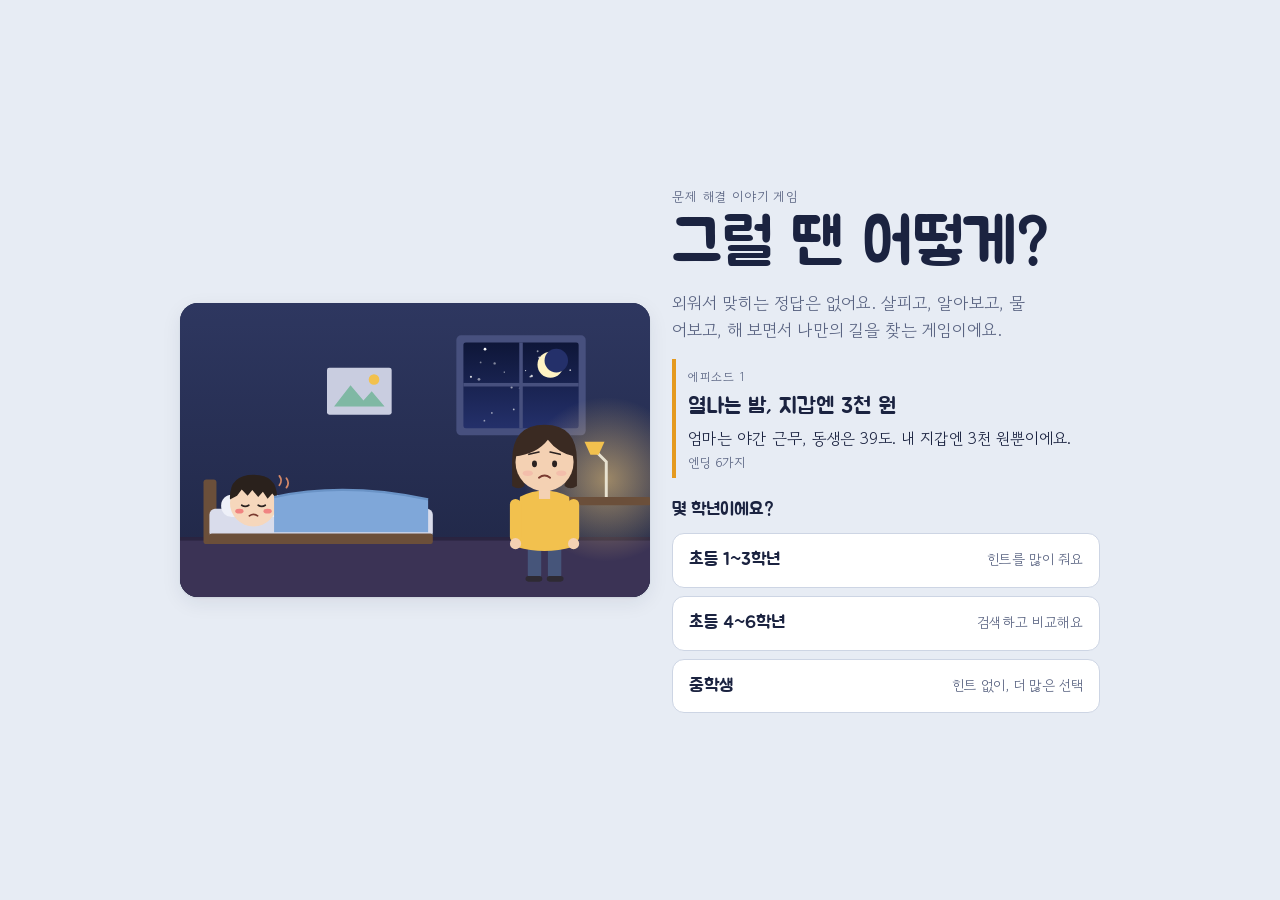
==== index.html @ 5bf5b06a "Add problem-solving story game prototype: episode 1 (fever night) Web visual-novel engine with resou" ====
<!doctype html>
<html lang="ko">
<head>
<meta charset="utf-8">
<meta name="viewport" content="width=device-width, initial-scale=1, viewport-fit=cover">
<title>그럴 땐 어떻게</title>
<meta name="claude:viewport-fit-sides" content="cover">
<link rel="preconnect" href="https://fonts.googleapis.com">
<link rel="stylesheet" href="https://fonts.googleapis.com/css2?family=Jua&family=Gowun+Dodum&display=swap">
<link rel="stylesheet" href="css/style.css">
</head>
<body>
<div id="app">
  <header class="hud">
    <div class="hud-top">
      <ol id="steps" class="steps" aria-label="문제 해결 단계"></ol>
      <div class="hud-btns">
        <button type="button" id="cards-btn" class="pill">알게 된 것 <b id="cards-count">0</b></button>
        <button type="button" id="home-btn" class="pill ghost" aria-label="처음 화면으로">처음</button>
      </div>
    </div>
    <dl class="gauges">
      <div class="g"><dt>시각</dt><dd id="g-clock" class="num">22:00</dd></div>
      <div class="g"><dt>가진 돈</dt><dd id="g-money" class="num">3,000원</dd></div>
      <div class="g bar"><dt>도윤이 컨디션</dt><dd><span id="g-cond" class="meter good" role="meter" aria-valuemin="0" aria-valuemax="100" aria-valuenow="55"></span></dd></div>
      <div class="g bar"><dt>내 마음 (걱정)</dt><dd><span id="g-worry" class="meter worry" role="meter" aria-valuemin="0" aria-valuemax="100" aria-valuenow="50"></span></dd></div>
    </dl>
  </header>

  <main class="play">
    <section id="stage" aria-live="off">
      <div id="stage-art"></div>
      <div id="phone" hidden>
        <div class="phone-bar"><span id="phone-title"></span></div>
        <div id="phone-log"></div>
      </div>
      <span id="age-chip" class="age-chip"></span>
    </section>

    <section id="dialog" aria-live="polite">
      <div id="speaker" class="speaker"></div>
      <p id="line"></p>
      <button type="button" id="next" class="next" aria-label="다음 대사">다음 ▾</button>
    </section>

    <p id="hint" class="hint" hidden></p>
    <div id="choices" class="choices" hidden></div>
  </main>
</div>

<!-- 처음 화면 -->
<section id="title" class="overlay title" aria-labelledby="game-name">
  <div class="title-card">
    <div id="title-art" class="title-art"></div>
    <div class="title-body">
      <p class="eyebrow">문제 해결 이야기 게임</p>
      <h1 id="game-name">그럴 땐 어떻게?</h1>
      <p class="lede">외워서 맞히는 정답은 없어요. 살피고, 알아보고, 물어보고, 해 보면서 나만의 길을 찾는 게임이에요.</p>
      <div class="episode">
        <span class="ep-no">에피소드 1</span>
        <h2 id="ep-title"></h2>
        <p id="ep-blurb"></p>
        <p id="title-count" class="count"></p>
      </div>
      <p class="pick">몇 학년이에요?</p>
      <div class="ages">
        <button type="button" id="age-low" data-age="low"><b>초등 1~3학년</b><span>힌트를 많이 줘요</span></button>
        <button type="button" id="age-mid" data-age="mid"><b>초등 4~6학년</b><span>검색하고 비교해요</span></button>
        <button type="button" id="age-teen" data-age="teen"><b>중학생</b><span>힌트 없이, 더 많은 선택</span></button>
      </div>
    </div>
  </div>
</section>

<!-- 알게 된 것 -->
<section id="cards" class="overlay drawer" hidden aria-labelledby="cards-h">
  <div class="sheet">
    <div class="sheet-head">
      <h2 id="cards-h">알게 된 것</h2>
      <button type="button" id="cards-close" class="pill ghost">닫기</button>
    </div>
    <ul id="cards-list" class="card-list"></ul>
  </div>
</section>

<!-- 엔딩과 돌아보기 -->
<section id="ending" class="overlay ending" hidden aria-labelledby="end-title">
  <div class="sheet wide">
    <p class="eyebrow">엔딩 · 돌아보기</p>
    <h2 id="end-title"></h2>
    <p id="end-summary" class="summary"></p>
    <p id="end-stats" class="stats num"></p>
    <h3>이번에 쓴 힘</h3>
    <ul id="end-powers" class="powers"></ul>
    <div id="end-missed-wrap"><h3>이런 방법도 있었어요</h3><ul id="end-missed" class="missed"></ul></div>
    <h3>같이 이야기해 봐요</h3>
    <p class="talk-note">정답은 없어요. 부모님, 선생님, 친구와 생각을 나눠 보세요.</p>
    <ul id="end-q" class="questions"></ul>
    <p id="end-count" class="count"></p>
    <div class="end-btns">
      <button type="button" id="end-retry" class="primary">다른 길로 다시 해 보기</button>
      <button type="button" id="end-home" class="pill ghost">처음 화면</button>
    </div>
  </div>
</section>

<div id="toast" class="toast" role="status" hidden></div>

<script src="js/art.js"></script>
<script src="scenarios/fever-night.js"></script>
<script src="js/engine.js"></script>
</body>
</html>
---- css/style.css ----
/* 레이아웃: 위 HUD(단계·게이지) → 무대(그림) → 대사창 → 선택지. 한 줄로 쌓이는 구조라 휴대폰에서도 그대로.
   색: 밤 하늘 남색 잉크 + 스탠드 불빛 호박색. 알아보기=청록, 해보기=호박색. */
:root {
  --bg: #E7ECF4;
  --panel: #FFFFFF;
  --panel-2: #F3F5FA;
  --ink: #1B2340;
  --muted: #5A6482;
  --line: #CDD5E4;
  --lamp: #E59A1F;
  --lamp-soft: #FCEBCB;
  --explore: #0E8478;
  --explore-soft: #D6F0EC;
  --good: #2F9E5B;
  --warn: #D9822B;
  --bad: #D24B4B;
  --stage: #1F2645;
  --shadow: 0 1px 2px rgb(27 35 64 / .08), 0 6px 20px rgb(27 35 64 / .08);
  --display: 'Jua', 'Gowun Dodum', 'Apple SD Gothic Neo', 'Malgun Gothic', sans-serif;
  --body: 'Gowun Dodum', 'Apple SD Gothic Neo', 'Malgun Gothic', 'Noto Sans KR', sans-serif;
}
@media (prefers-color-scheme: dark) {
  :root:not([data-theme="light"]) {
    --bg: #0F1326; --panel: #1A2038; --panel-2: #222A47; --ink: #E9EDF7; --muted: #A2ABC6; --line: #333C5E;
    --lamp: #F5B54A; --lamp-soft: #3A3020; --explore: #3CC2B1; --explore-soft: #173A3A;
    --good: #4CC27D; --warn: #F0A24E; --bad: #F07070; --stage: #141A33;
    --shadow: 0 1px 2px rgb(0 0 0 / .3), 0 6px 20px rgb(0 0 0 / .3); color-scheme: dark;
  }
}
:root[data-theme="dark"] {
  --bg: #0F1326; --panel: #1A2038; --panel-2: #222A47; --ink: #E9EDF7; --muted: #A2ABC6; --line: #333C5E;
  --lamp: #F5B54A; --lamp-soft: #3A3020; --explore: #3CC2B1; --explore-soft: #173A3A;
  --good: #4CC27D; --warn: #F0A24E; --bad: #F07070; --stage: #141A33;
  --shadow: 0 1px 2px rgb(0 0 0 / .3), 0 6px 20px rgb(0 0 0 / .3); color-scheme: dark;
}

* { box-sizing: border-box; }
[hidden] { display: none !important; }
html, body { height: 100%; }
body { margin: 0; background: var(--bg); color: var(--ink); font-family: var(--body); font-size: 16px; line-height: 1.6; -webkit-tap-highlight-color: transparent; }
button { font: inherit; color: inherit; cursor: pointer; }
button:focus-visible { outline: 3px solid var(--lamp); outline-offset: 2px; }
.num { font-variant-numeric: tabular-nums; }
h1, h2, h3 { font-family: var(--display); font-weight: 400; text-wrap: balance; margin: 0; }

#app {
  max-width: 920px; margin: 0 auto; min-height: 100%;
  display: flex; flex-direction: column; gap: 10px;
  padding-block: 10px 18px;
  padding-left: max(16px, env(safe-area-inset-left, 0px));
  padding-right: max(16px, env(safe-area-inset-right, 0px));
}

/* HUD */
.hud { display: flex; flex-direction: column; gap: 8px; }
.hud-top { display: flex; align-items: center; justify-content: space-between; gap: 8px; flex-wrap: wrap; }
.steps { list-style: none; display: flex; gap: 4px; margin: 0; padding: 0; flex-wrap: wrap; }
.steps li { font-size: 13px; padding: 3px 10px; border-radius: 999px; color: var(--muted); background: var(--panel-2); border: 1px solid var(--line); letter-spacing: .02em; }
.steps li.past { color: var(--ink); }
.steps li.on { background: var(--ink); color: var(--bg); border-color: var(--ink); font-family: var(--display); }
.hud-btns { display: flex; gap: 6px; }
.pill { border: 1px solid var(--line); background: var(--panel); border-radius: 999px; padding: 5px 12px; font-size: 14px; }
.pill b { display: inline-grid; place-items: center; min-width: 22px; height: 22px; margin-left: 4px; border-radius: 999px; background: var(--lamp); color: #1B2340; font-size: 13px; }
.pill.ghost { background: transparent; }
.gauges { display: grid; grid-template-columns: auto auto 1fr 1fr; gap: 6px 14px; margin: 0; align-items: center; background: var(--panel); border: 1px solid var(--line); border-radius: 12px; padding: 8px 14px; }
.g { display: flex; flex-direction: column; min-width: 0; }
.g dt { font-size: 12px; color: var(--muted); letter-spacing: .03em; }
.g dd { margin: 0; font-family: var(--display); font-size: 18px; line-height: 1.3; }
.meter { --v: 50%; display: block; height: 10px; margin-top: 6px; border-radius: 999px; background: var(--panel-2); border: 1px solid var(--line); position: relative; overflow: hidden; }
.meter::after { content: ""; position: absolute; inset: 0 auto 0 0; width: var(--v); border-radius: inherit; background: var(--good); transition: width .5s ease, background .3s; }
.meter.good[data-level="mid"]::after { background: var(--warn); }
.meter.good[data-level="low"]::after { background: var(--bad); }
.meter.worry::after { background: var(--explore); }
.meter.worry[data-level="high"]::after { background: var(--warn); }

/* 무대 */
.play { display: flex; flex-direction: column; gap: 10px; }
#stage { position: relative; width: 100%; aspect-ratio: 16 / 10; max-height: 52vh; background: var(--stage); border-radius: 16px; overflow: hidden; box-shadow: var(--shadow); }
#stage-art, #stage-art svg { width: 100%; height: 100%; display: block; }
.age-chip { position: absolute; left: 10px; top: 10px; font-size: 12px; padding: 2px 8px; border-radius: 999px; background: rgb(0 0 0 / .45); color: #fff; }
#phone { position: absolute; right: 4%; top: 6%; bottom: 6%; width: min(40%, 260px); background: #11162B; border: 6px solid #2B3354; border-radius: 22px; display: flex; flex-direction: column; overflow: hidden; color: #E9EDF7; box-shadow: 0 10px 30px rgb(0 0 0 / .4); }
.phone-bar { padding: 8px 12px; font-family: var(--display); font-size: 15px; background: #1E2647; display: flex; align-items: center; gap: 6px; }
#phone[data-app="call"] .phone-bar::before { content: "📞"; }
#phone[data-app="ai"] .phone-bar::before { content: "✨"; }
#phone[data-app="search"] .phone-bar::before { content: "🔍"; }
#phone-log { flex: 1; overflow-y: auto; padding: 8px; display: flex; flex-direction: column; gap: 6px; font-size: clamp(11px, 1.6vw, 14px); line-height: 1.45; }
.bubble { max-width: 88%; padding: 6px 9px; border-radius: 12px; }
.bubble.theirs { align-self: flex-start; background: #2B3560; border-bottom-left-radius: 4px; }
.bubble.mine { align-self: flex-end; background: #F5B54A; color: #1B2340; border-bottom-right-radius: 4px; }

/* 대사창 */
#dialog { position: relative; background: var(--panel); border: 1px solid var(--line); border-radius: 16px; padding: 14px 16px 12px; min-height: 108px; box-shadow: var(--shadow); cursor: pointer; }
.speaker { display: inline-block; font-family: var(--display); font-size: 16px; padding: 1px 12px; border-radius: 999px; background: var(--lamp-soft); color: var(--ink); margin-bottom: 6px; }
.speaker[hidden] { display: none !important; }
#dialog[data-who="narr"] #line { color: var(--muted); }
#dialog[data-who="ai"] .speaker { background: var(--explore-soft); }
#line { margin: 0; font-size: 18px; line-height: 1.65; min-height: 3.3em; max-width: 62ch; }
.next { position: absolute; right: 10px; bottom: 8px; border: 0; background: transparent; color: var(--muted); font-size: 14px; padding: 4px 8px; }
@media (prefers-reduced-motion: no-preference) { .next { animation: bob 1.2s ease-in-out infinite; } }
@keyframes bob { 50% { transform: translateY(3px); } }

/* 선택지 */
.hint { margin: 0; font-size: 15px; color: var(--muted); padding: 0 4px; }
.choices { display: grid; grid-template-columns: 1fr 1fr; gap: 8px; }
.choice { display: flex; align-items: center; gap: 10px; text-align: left; padding: 12px 14px; min-height: 52px; border-radius: 12px; border: 1.5px solid var(--line); background: var(--panel); font-size: 16px; line-height: 1.4; transition: transform .12s, border-color .12s; }
.choice .txt { min-width: 0; }
.choice .tag { flex: none; font-family: var(--display); font-size: 12px; padding: 2px 8px; border-radius: 6px; letter-spacing: .02em; }
.choice.explore .tag { background: var(--explore-soft); color: var(--explore); }
.choice.act .tag { background: var(--lamp-soft); color: var(--ink); }
.choice.explore:hover { border-color: var(--explore); }
.choice.act:hover, .choice.cont:hover { border-color: var(--lamp); }
.choice.cont { justify-content: center; grid-column: 1 / -1; font-family: var(--display); font-size: 18px; background: var(--ink); color: var(--bg); border-color: var(--ink); }
.choice.locked { border-style: dashed; background: transparent; color: var(--muted); cursor: not-allowed; }
.choice.locked .tag { background: var(--panel-2); color: var(--muted); }
.choice.locked .tag::before { content: "🔒 "; }
@media (prefers-reduced-motion: no-preference) { .choice:not(.locked):active { transform: scale(.98); } }

/* 오버레이 공통 */
.overlay { position: fixed; inset: 0; z-index: 20; overflow-y: auto; padding-block: max(16px, env(safe-area-inset-top, 0px)) max(16px, env(safe-area-inset-bottom, 0px)); padding-left: max(16px, env(safe-area-inset-left, 0px)); padding-right: max(16px, env(safe-area-inset-right, 0px)); }
.sheet { max-width: 560px; margin: 0 auto; background: var(--panel); border: 1px solid var(--line); border-radius: 18px; padding: 20px; box-shadow: var(--shadow); }
.sheet.wide { max-width: 680px; }
.sheet h2 { font-size: 28px; }
.sheet h3 { font-size: 18px; margin-top: 18px; margin-bottom: 8px; }
.eyebrow { margin: 0 0 4px; font-size: 13px; color: var(--muted); letter-spacing: .06em; }

/* 처음 화면 */
.title { background: var(--bg); }
.title-card { max-width: 920px; margin: 0 auto; display: grid; grid-template-columns: 1.1fr 1fr; gap: 22px; align-items: center; min-height: 100%; }
.title-art { border-radius: 18px; overflow: hidden; aspect-ratio: 16 / 10; background: var(--stage); box-shadow: var(--shadow); }
.title-art svg { width: 100%; height: 100%; display: block; }
.title-body { min-width: 0; }
.title h1 { font-size: clamp(40px, 7vw, 64px); line-height: 1.05; letter-spacing: -.01em; }
.lede { font-size: 17px; color: var(--muted); max-width: 40ch; margin: 10px 0 16px; }
.episode { border-left: 4px solid var(--lamp); padding: 4px 0 4px 12px; margin-bottom: 18px; }
.episode h2 { font-size: 22px; }
.episode p { margin: 2px 0 0; }
.ep-no { font-size: 12px; color: var(--muted); letter-spacing: .06em; }
.count { font-size: 13px; color: var(--muted); }
.pick { font-family: var(--display); font-size: 18px; margin: 0 0 8px; }
.ages { display: grid; gap: 8px; }
.ages button { display: flex; justify-content: space-between; align-items: baseline; gap: 10px; text-align: left; padding: 12px 16px; border-radius: 12px; border: 1.5px solid var(--line); background: var(--panel); }
.ages button:hover { border-color: var(--lamp); }
.ages b { font-family: var(--display); font-weight: 400; font-size: 18px; }
.ages span { font-size: 14px; color: var(--muted); }

/* 카드 서랍 */
.drawer { background: rgb(10 14 30 / .55); display: flex; align-items: flex-end; }
.drawer .sheet { width: 100%; max-height: 80vh; overflow-y: auto; }
.sheet-head { display: flex; justify-content: space-between; align-items: center; margin-bottom: 10px; }
.card-list { list-style: none; margin: 0; padding: 0; display: grid; gap: 8px; }
.card-list li { display: grid; gap: 2px; padding: 10px 12px; border-radius: 10px; background: var(--panel-2); border: 1px solid var(--line); }
.card-list b { font-family: var(--display); font-weight: 400; font-size: 17px; }
.card-list span { font-size: 15px; color: var(--muted); }

/* 엔딩 */
.ending { background: var(--bg); }
.summary { font-size: 17px; margin: 8px 0 4px; }
.stats { font-size: 13px; color: var(--muted); margin: 0; }
.powers { list-style: none; margin: 0; padding: 0; display: grid; grid-template-columns: repeat(auto-fit, minmax(112px, 1fr)); gap: 8px; }
.powers li { display: grid; gap: 2px; padding: 10px 12px; border-radius: 12px; border: 1.5px dashed var(--line); color: var(--muted); }
.powers li b { font-family: var(--display); font-weight: 400; font-size: 16px; }
.powers li span { font-size: 13px; }
.powers li.on { border-style: solid; border-color: var(--lamp); background: var(--lamp-soft); color: var(--ink); }
.powers li.on b::before { content: "★ "; color: var(--lamp); }
.missed, .questions { margin: 0; padding-left: 20px; display: grid; gap: 4px; }
.missed li::marker { content: "→ "; color: var(--explore); }
.talk-note { margin: 0 0 6px; font-size: 14px; color: var(--muted); }
.questions li { font-size: 16px; }
.end-btns { display: flex; gap: 8px; flex-wrap: wrap; margin-top: 18px; }
.primary { border: 0; border-radius: 12px; padding: 12px 18px; background: var(--ink); color: var(--bg); font-family: var(--display); font-size: 17px; }

/* 알림 */
.toast { position: fixed; left: 50%; bottom: calc(16px + env(safe-area-inset-bottom, 0px)); transform: translateX(-50%); z-index: 30; max-width: calc(100% - 32px); padding: 10px 16px; border-radius: 12px; background: var(--ink); color: var(--bg); font-size: 15px; box-shadow: var(--shadow); }
@media (prefers-reduced-motion: no-preference) {
  .toast.show { animation: pop .3s ease-out; }
  @keyframes pop { from { opacity: 0; transform: translate(-50%, 8px); } }
}

/* 휴대폰 */
@media (max-width: 640px) {
  .gauges { grid-template-columns: 1fr 1fr; }
  .choices { grid-template-columns: 1fr; }
  .title-card { grid-template-columns: 1fr; gap: 14px; }
  #line { font-size: 17px; }
  #phone { width: 52%; border-width: 4px; border-radius: 16px; }
  .steps li { font-size: 12px; padding: 2px 8px; }
}
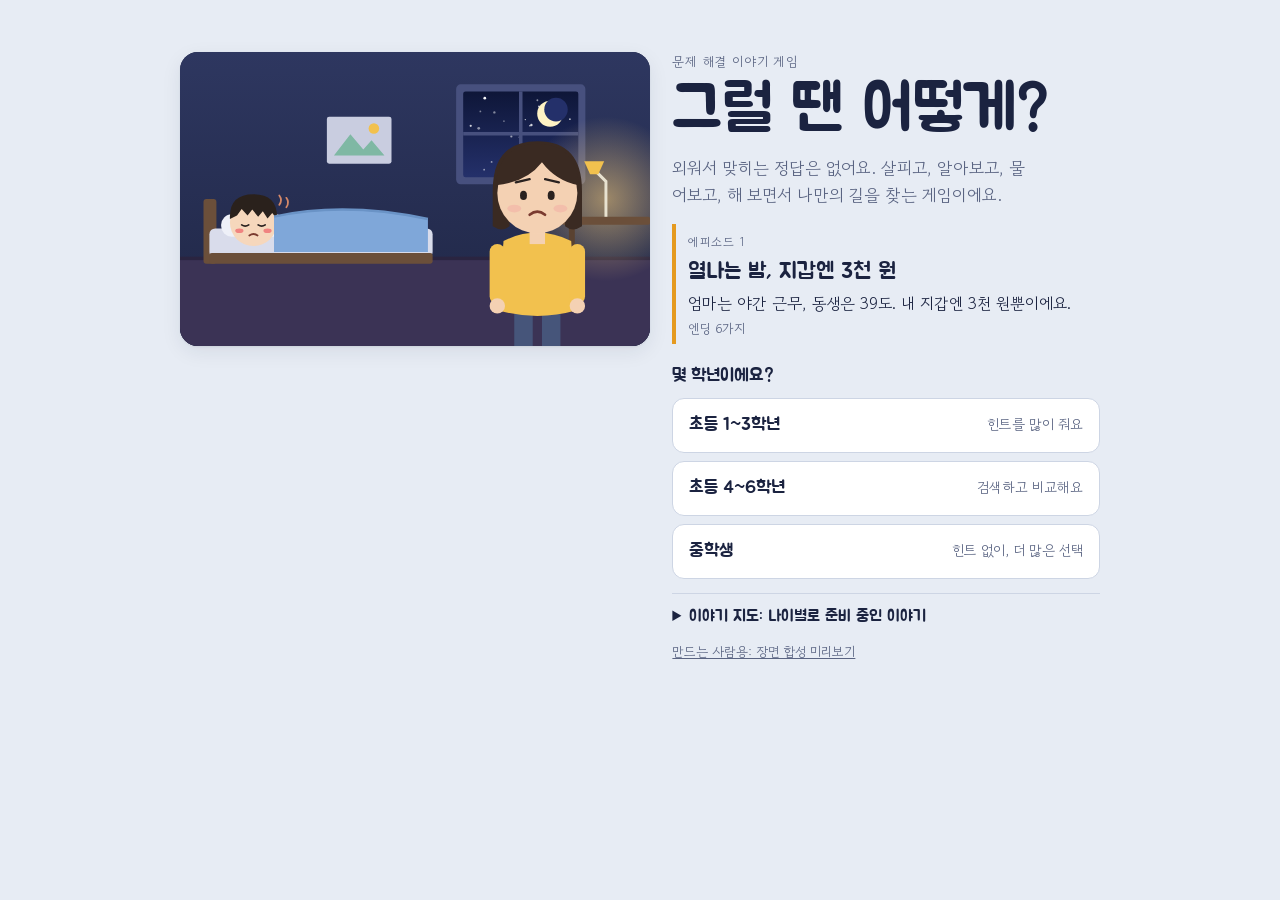
==== commit 1e9c9e30: "Switch to visual novel layer structure; add art pipeline and story map Stage now composites backgrou" ====
--- a/index.html
+++ b/index.html
@@ -28,20 +28,24 @@
   </header>
 
   <main class="play">
-    <section id="stage" aria-live="off">
-      <div id="stage-art"></div>
-      <div id="phone" hidden>
-        <div class="phone-bar"><span id="phone-title"></span></div>
-        <div id="phone-log"></div>
-      </div>
-      <span id="age-chip" class="age-chip"></span>
-    </section>
+    <div id="screen">
+      <section id="stage" aria-live="off">
+        <div id="layer-bg" class="layer"></div>
+        <div id="layer-chars" class="layer"></div>
+        <div id="layer-cg" class="layer"><img alt="이벤트 그림"></div>
+        <div id="phone" hidden>
+          <div class="phone-bar"><span id="phone-title"></span></div>
+          <div id="phone-log"></div>
+        </div>
+        <span id="age-chip" class="age-chip"></span>
+      </section>
 
-    <section id="dialog" aria-live="polite">
-      <div id="speaker" class="speaker"></div>
-      <p id="line"></p>
-      <button type="button" id="next" class="next" aria-label="다음 대사">다음 ▾</button>
-    </section>
+      <section id="dialog" aria-live="polite">
+        <div id="speaker" class="speaker"></div>
+        <p id="line"></p>
+        <button type="button" id="next" class="next" aria-label="다음 대사">▼</button>
+      </section>
+    </div>
 
     <p id="hint" class="hint" hidden></p>
     <div id="choices" class="choices" hidden></div>
@@ -51,7 +55,7 @@
 <!-- 처음 화면 -->
 <section id="title" class="overlay title" aria-labelledby="game-name">
   <div class="title-card">
-    <div id="title-art" class="title-art"></div>
+    <div id="title-art" class="title-art stage-like"></div>
     <div class="title-body">
       <p class="eyebrow">문제 해결 이야기 게임</p>
       <h1 id="game-name">그럴 땐 어떻게?</h1>
@@ -68,6 +72,11 @@
         <button type="button" id="age-mid" data-age="mid"><b>초등 4~6학년</b><span>검색하고 비교해요</span></button>
         <button type="button" id="age-teen" data-age="teen"><b>중학생</b><span>힌트 없이, 더 많은 선택</span></button>
       </div>
+      <details class="roadmap">
+        <summary>이야기 지도: 나이별로 준비 중인 이야기</summary>
+        <div id="roadmap"></div>
+      </details>
+      <p class="count maker"><a href="tools/compose.html">만드는 사람용: 장면 합성 미리보기</a></p>
     </div>
   </div>
 </section>
@@ -106,8 +115,10 @@
 
 <div id="toast" class="toast" role="status" hidden></div>
 
+<script src="assets/manifest.js"></script>
 <script src="js/art.js"></script>
 <script src="scenarios/fever-night.js"></script>
+<script src="scenarios/catalog.js"></script>
 <script src="js/engine.js"></script>
 </body>
 </html>
--- a/css/style.css
+++ b/css/style.css
@@ -73,31 +73,48 @@
 .meter.worry::after { background: var(--explore); }
 .meter.worry[data-level="high"]::after { background: var(--warn); }
 
-/* 무대 */
-.play { display: flex; flex-direction: column; gap: 10px; }
-#stage { position: relative; width: 100%; aspect-ratio: 16 / 10; max-height: 52vh; background: var(--stage); border-radius: 16px; overflow: hidden; box-shadow: var(--shadow); }
-#stage-art, #stage-art svg { width: 100%; height: 100%; display: block; }
+/* 무대: 비주얼 노벨 레이어 (배경 → 캐릭터 → CG → 휴대폰) */
+#screen { position: relative; }
+#stage { position: relative; width: 100%; aspect-ratio: 16 / 9; max-height: 64vh; background: var(--stage); border-radius: 16px; overflow: hidden; box-shadow: var(--shadow); }
+.layer { position: absolute; inset: 0; }
+#layer-bg img, .stage-like img.bg { position: absolute; inset: 0; width: 100%; height: 100%; object-fit: cover; opacity: 0; transition: opacity .45s ease; }
+#layer-bg img.in, .stage-like img.bg.in { opacity: 1; }
+.sprite { position: absolute; bottom: -6%; height: 100%; aspect-ratio: 200 / 360; transform: translateX(-50%) translateY(3%); opacity: 0; transition: opacity .3s ease, transform .3s ease, left .4s ease, filter .25s ease; pointer-events: none; }
+.sprite.in { opacity: 1; transform: translateX(-50%); }
+.sprite img { width: 100%; height: 100%; object-fit: contain; object-position: bottom center; display: block; max-width: none; }
+.sprite.dim { filter: brightness(.72) saturate(.85); }
+#layer-cg { opacity: 0; transition: opacity .6s ease; pointer-events: none; background: #000; }
+#layer-cg.in { opacity: 1; }
+#layer-cg img { width: 100%; height: 100%; object-fit: cover; }
+#stage.shake { animation: shake .4s ease; }
+@keyframes shake { 20% { transform: translateX(-6px); } 40% { transform: translateX(5px); } 60% { transform: translateX(-3px); } 80% { transform: translateX(2px); } }
 .age-chip { position: absolute; left: 10px; top: 10px; font-size: 12px; padding: 2px 8px; border-radius: 999px; background: rgb(0 0 0 / .45); color: #fff; }
-#phone { position: absolute; right: 4%; top: 6%; bottom: 6%; width: min(40%, 260px); background: #11162B; border: 6px solid #2B3354; border-radius: 22px; display: flex; flex-direction: column; overflow: hidden; color: #E9EDF7; box-shadow: 0 10px 30px rgb(0 0 0 / .4); }
+#phone { position: absolute; right: 4%; top: 5%; bottom: 5%; width: min(40%, 260px); background: #11162B; border: 6px solid #2B3354; border-radius: 22px; display: flex; flex-direction: column; overflow: hidden; color: #E9EDF7; box-shadow: 0 10px 30px rgb(0 0 0 / .4); }
 .phone-bar { padding: 8px 12px; font-family: var(--display); font-size: 15px; background: #1E2647; display: flex; align-items: center; gap: 6px; }
 #phone[data-app="call"] .phone-bar::before { content: "📞"; }
 #phone[data-app="ai"] .phone-bar::before { content: "✨"; }
 #phone[data-app="search"] .phone-bar::before { content: "🔍"; }
-#phone-log { flex: 1; overflow-y: auto; padding: 8px; display: flex; flex-direction: column; gap: 6px; font-size: clamp(11px, 1.6vw, 14px); line-height: 1.45; }
+#phone-log { flex: 1; overflow-y: auto; padding: 8px; display: flex; flex-direction: column; gap: 6px; font-size: clamp(11px, 1.5vw, 14px); line-height: 1.45; }
 .bubble { max-width: 88%; padding: 6px 9px; border-radius: 12px; }
 .bubble.theirs { align-self: flex-start; background: #2B3560; border-bottom-left-radius: 4px; }
 .bubble.mine { align-self: flex-end; background: #F5B54A; color: #1B2340; border-bottom-right-radius: 4px; }
 
-/* 대사창 */
-#dialog { position: relative; background: var(--panel); border: 1px solid var(--line); border-radius: 16px; padding: 14px 16px 12px; min-height: 108px; box-shadow: var(--shadow); cursor: pointer; }
-.speaker { display: inline-block; font-family: var(--display); font-size: 16px; padding: 1px 12px; border-radius: 999px; background: var(--lamp-soft); color: var(--ink); margin-bottom: 6px; }
+/* 대사창: 넓은 화면에서는 그림 위에 겹치는 노벨 게임 방식, 휴대폰에서는 그림 아래 */
+#dialog { position: relative; background: var(--panel); border: 1px solid var(--line); border-radius: 16px; padding: 18px 18px 14px; min-height: 108px; box-shadow: var(--shadow); cursor: pointer; margin-top: 10px; }
+.speaker { position: absolute; top: -14px; left: 14px; font-family: var(--display); font-size: 16px; padding: 2px 14px; border-radius: 8px; background: var(--ink); color: var(--bg); }
 .speaker[hidden] { display: none !important; }
 #dialog[data-who="narr"] #line { color: var(--muted); }
-#dialog[data-who="ai"] .speaker { background: var(--explore-soft); }
+#dialog[data-who="ai"] .speaker { background: var(--explore); color: #fff; }
 #line { margin: 0; font-size: 18px; line-height: 1.65; min-height: 3.3em; max-width: 62ch; }
-.next { position: absolute; right: 10px; bottom: 8px; border: 0; background: transparent; color: var(--muted); font-size: 14px; padding: 4px 8px; }
+.next { position: absolute; right: 12px; bottom: 8px; border: 0; background: transparent; color: var(--lamp); font-size: 14px; padding: 4px 8px; }
 @media (prefers-reduced-motion: no-preference) { .next { animation: bob 1.2s ease-in-out infinite; } }
 @keyframes bob { 50% { transform: translateY(3px); } }
+@media (min-width: 700px) {
+  #stage { max-height: none; }
+  #dialog { position: absolute; left: 2.5%; right: 2.5%; bottom: 3.5%; margin: 0; min-height: 27%; padding: 22px 26px 16px; border-radius: 14px; border-color: color-mix(in srgb, var(--line) 60%, transparent); background: color-mix(in srgb, var(--panel) 86%, transparent); -webkit-backdrop-filter: blur(6px); backdrop-filter: blur(6px); }
+  .speaker { left: 22px; }
+  #phone { bottom: 34%; }
+}
 
 /* 선택지 */
 .hint { margin: 0; font-size: 15px; color: var(--muted); padding: 0 4px; }
@@ -125,9 +142,9 @@
 
 /* 처음 화면 */
 .title { background: var(--bg); }
-.title-card { max-width: 920px; margin: 0 auto; display: grid; grid-template-columns: 1.1fr 1fr; gap: 22px; align-items: center; min-height: 100%; }
-.title-art { border-radius: 18px; overflow: hidden; aspect-ratio: 16 / 10; background: var(--stage); box-shadow: var(--shadow); }
-.title-art svg { width: 100%; height: 100%; display: block; }
+.title-card { max-width: 920px; margin: 0 auto; display: grid; grid-template-columns: 1.1fr 1fr; gap: 22px; align-items: start; padding-top: 4vh; }
+@media (min-width: 641px) { .title-art.stage-like { position: sticky; top: 16px; } }
+.title-art { position: relative; border-radius: 18px; overflow: hidden; aspect-ratio: 16 / 10; background: var(--stage); box-shadow: var(--shadow); }
 .title-body { min-width: 0; }
 .title h1 { font-size: clamp(40px, 7vw, 64px); line-height: 1.05; letter-spacing: -.01em; }
 .lede { font-size: 17px; color: var(--muted); max-width: 40ch; margin: 10px 0 16px; }
@@ -142,6 +159,20 @@
 .ages button:hover { border-color: var(--lamp); }
 .ages b { font-family: var(--display); font-weight: 400; font-size: 18px; }
 .ages span { font-size: 14px; color: var(--muted); }
+
+/* 이야기 지도 */
+.roadmap { margin-top: 14px; border-top: 1px solid var(--line); padding-top: 10px; }
+.roadmap summary { cursor: pointer; font-family: var(--display); font-size: 16px; }
+#roadmap { display: grid; gap: 12px; margin-top: 10px; }
+#roadmap ul { grid-template-columns: repeat(auto-fit, minmax(190px, 1fr)); column-gap: 16px; }
+#roadmap h3 { font-size: 15px; margin-bottom: 4px; }
+#roadmap ul { list-style: none; margin: 0; padding: 0; display: grid; gap: 3px; }
+#roadmap li { display: flex; justify-content: space-between; gap: 8px; font-size: 14px; color: var(--muted); }
+#roadmap li span { flex: none; font-size: 12px; }
+#roadmap li.ready { color: var(--ink); }
+#roadmap li.ready span { color: var(--explore); }
+
+.maker a { color: var(--muted); }
 
 /* 카드 서랍 */
 .drawer { background: rgb(10 14 30 / .55); display: flex; align-items: flex-end; }
@@ -183,5 +214,6 @@
   .title-card { grid-template-columns: 1fr; gap: 14px; }
   #line { font-size: 17px; }
   #phone { width: 52%; border-width: 4px; border-radius: 16px; }
+  .sprite { bottom: -10%; }
   .steps li { font-size: 12px; padding: 2px 8px; }
 }
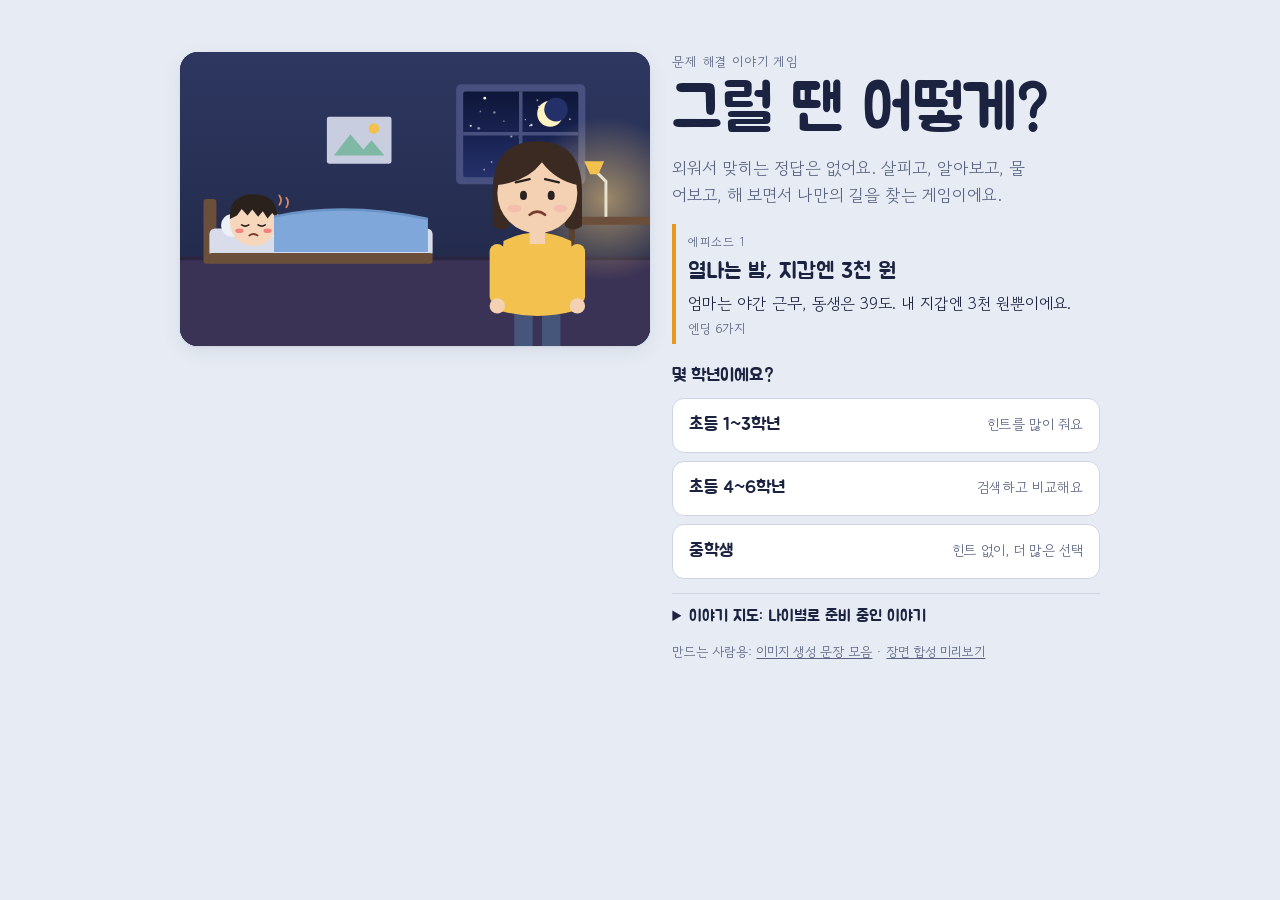
==== commit 443e916a: "Add copy-ready image generation prompts per character, expression and background tools/prompts.html " ====
--- a/index.html
+++ b/index.html
@@ -76,7 +76,7 @@
         <summary>이야기 지도: 나이별로 준비 중인 이야기</summary>
         <div id="roadmap"></div>
       </details>
-      <p class="count maker"><a href="tools/compose.html">만드는 사람용: 장면 합성 미리보기</a></p>
+      <p class="count maker">만드는 사람용: <a href="tools/prompts.html">이미지 생성 문장 모음</a> · <a href="tools/compose.html">장면 합성 미리보기</a></p>
     </div>
   </div>
 </section>
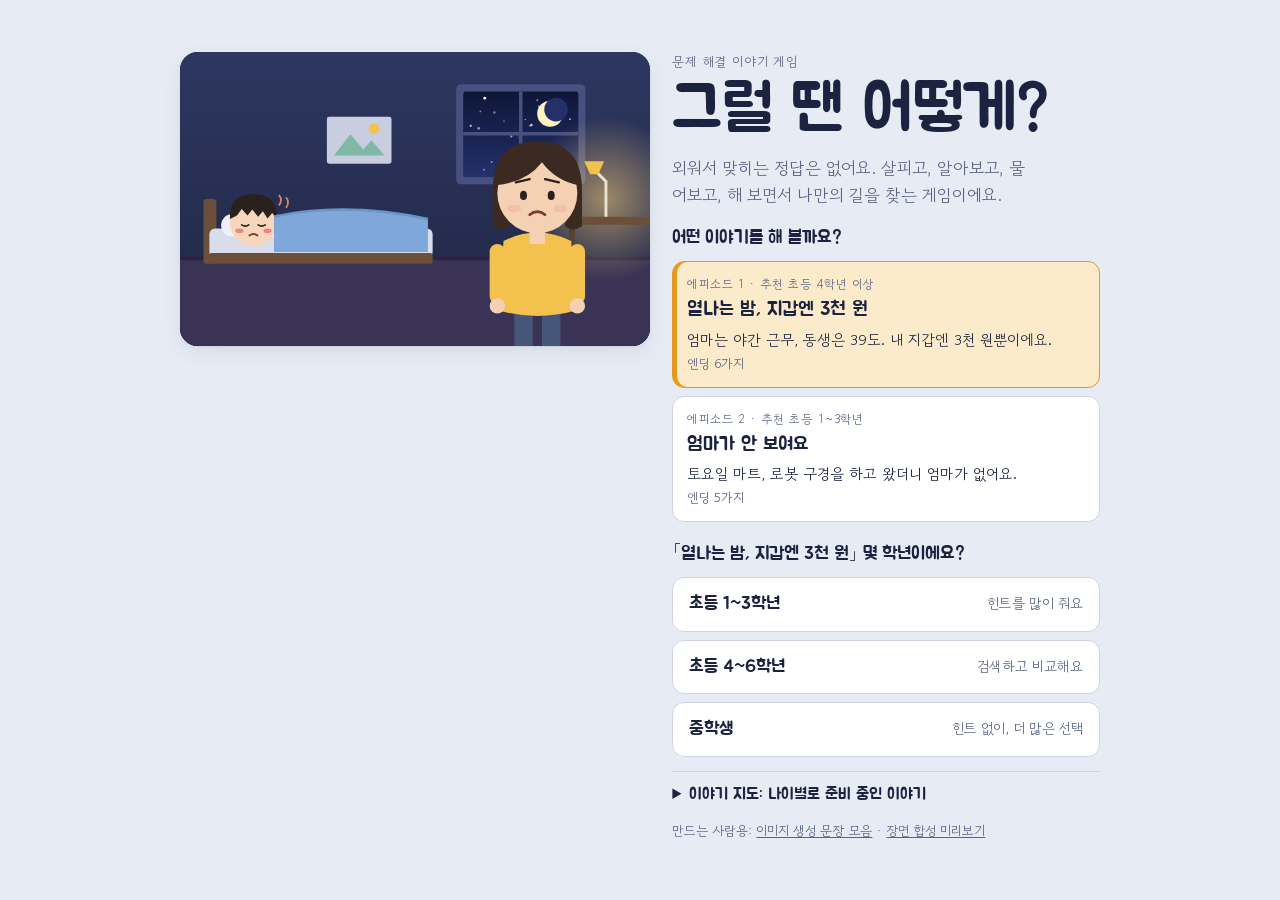
==== commit d71d9e1b: "Add episode 2: 엄마가 안 보여요 (lost in a supermarket) Grades 1-3 episode with five endings: stop and brea" ====
--- a/index.html
+++ b/index.html
@@ -19,12 +19,7 @@
         <button type="button" id="home-btn" class="pill ghost" aria-label="처음 화면으로">처음</button>
       </div>
     </div>
-    <dl class="gauges">
-      <div class="g"><dt>시각</dt><dd id="g-clock" class="num">22:00</dd></div>
-      <div class="g"><dt>가진 돈</dt><dd id="g-money" class="num">3,000원</dd></div>
-      <div class="g bar"><dt>도윤이 컨디션</dt><dd><span id="g-cond" class="meter good" role="meter" aria-valuemin="0" aria-valuemax="100" aria-valuenow="55"></span></dd></div>
-      <div class="g bar"><dt>내 마음 (걱정)</dt><dd><span id="g-worry" class="meter worry" role="meter" aria-valuemin="0" aria-valuemax="100" aria-valuenow="50"></span></dd></div>
-    </dl>
+    <dl class="gauges" id="gauges"></dl>
   </header>
 
   <main class="play">
@@ -60,13 +55,9 @@
       <p class="eyebrow">문제 해결 이야기 게임</p>
       <h1 id="game-name">그럴 땐 어떻게?</h1>
       <p class="lede">외워서 맞히는 정답은 없어요. 살피고, 알아보고, 물어보고, 해 보면서 나만의 길을 찾는 게임이에요.</p>
-      <div class="episode">
-        <span class="ep-no">에피소드 1</span>
-        <h2 id="ep-title"></h2>
-        <p id="ep-blurb"></p>
-        <p id="title-count" class="count"></p>
-      </div>
-      <p class="pick">몇 학년이에요?</p>
+      <p class="pick">어떤 이야기를 해 볼까요?</p>
+      <div id="episodes" class="episodes"></div>
+      <p class="pick" id="pick-age">몇 학년이에요?</p>
       <div class="ages">
         <button type="button" id="age-low" data-age="low"><b>초등 1~3학년</b><span>힌트를 많이 줘요</span></button>
         <button type="button" id="age-mid" data-age="mid"><b>초등 4~6학년</b><span>검색하고 비교해요</span></button>
@@ -118,6 +109,7 @@
 <script src="assets/manifest.js"></script>
 <script src="js/art.js"></script>
 <script src="scenarios/fever-night.js"></script>
+<script src="scenarios/lost-mart.js"></script>
 <script src="scenarios/catalog.js"></script>
 <script src="js/engine.js"></script>
 </body>
--- a/css/style.css
+++ b/css/style.css
@@ -62,7 +62,7 @@
 .pill { border: 1px solid var(--line); background: var(--panel); border-radius: 999px; padding: 5px 12px; font-size: 14px; }
 .pill b { display: inline-grid; place-items: center; min-width: 22px; height: 22px; margin-left: 4px; border-radius: 999px; background: var(--lamp); color: #1B2340; font-size: 13px; }
 .pill.ghost { background: transparent; }
-.gauges { display: grid; grid-template-columns: auto auto 1fr 1fr; gap: 6px 14px; margin: 0; align-items: center; background: var(--panel); border: 1px solid var(--line); border-radius: 12px; padding: 8px 14px; }
+.gauges { display: grid; grid-template-columns: var(--cols, auto auto 1fr 1fr); gap: 6px 14px; margin: 0; align-items: center; background: var(--panel); border: 1px solid var(--line); border-radius: 12px; padding: 8px 14px; }
 .g { display: flex; flex-direction: column; min-width: 0; }
 .g dt { font-size: 12px; color: var(--muted); letter-spacing: .03em; }
 .g dd { margin: 0; font-family: var(--display); font-size: 18px; line-height: 1.3; }
@@ -160,6 +160,14 @@
 .ages b { font-family: var(--display); font-weight: 400; font-size: 18px; }
 .ages span { font-size: 14px; color: var(--muted); }
 
+/* 에피소드 고르기 */
+.episodes { display: grid; gap: 8px; margin-bottom: 18px; }
+.ep-card { display: grid; gap: 2px; text-align: left; padding: 12px 14px; border-radius: 12px; border: 1.5px solid var(--line); background: var(--panel); }
+.ep-card b { font-family: var(--display); font-weight: 400; font-size: 19px; }
+.ep-card .ep-blurb { font-size: 15px; }
+.ep-card[aria-pressed="true"] { border-color: var(--lamp); background: var(--lamp-soft); box-shadow: inset 4px 0 0 var(--lamp); }
+.ages button:disabled { opacity: .5; cursor: not-allowed; }
+
 /* 이야기 지도 */
 .roadmap { margin-top: 14px; border-top: 1px solid var(--line); padding-top: 10px; }
 .roadmap summary { cursor: pointer; font-family: var(--display); font-size: 16px; }
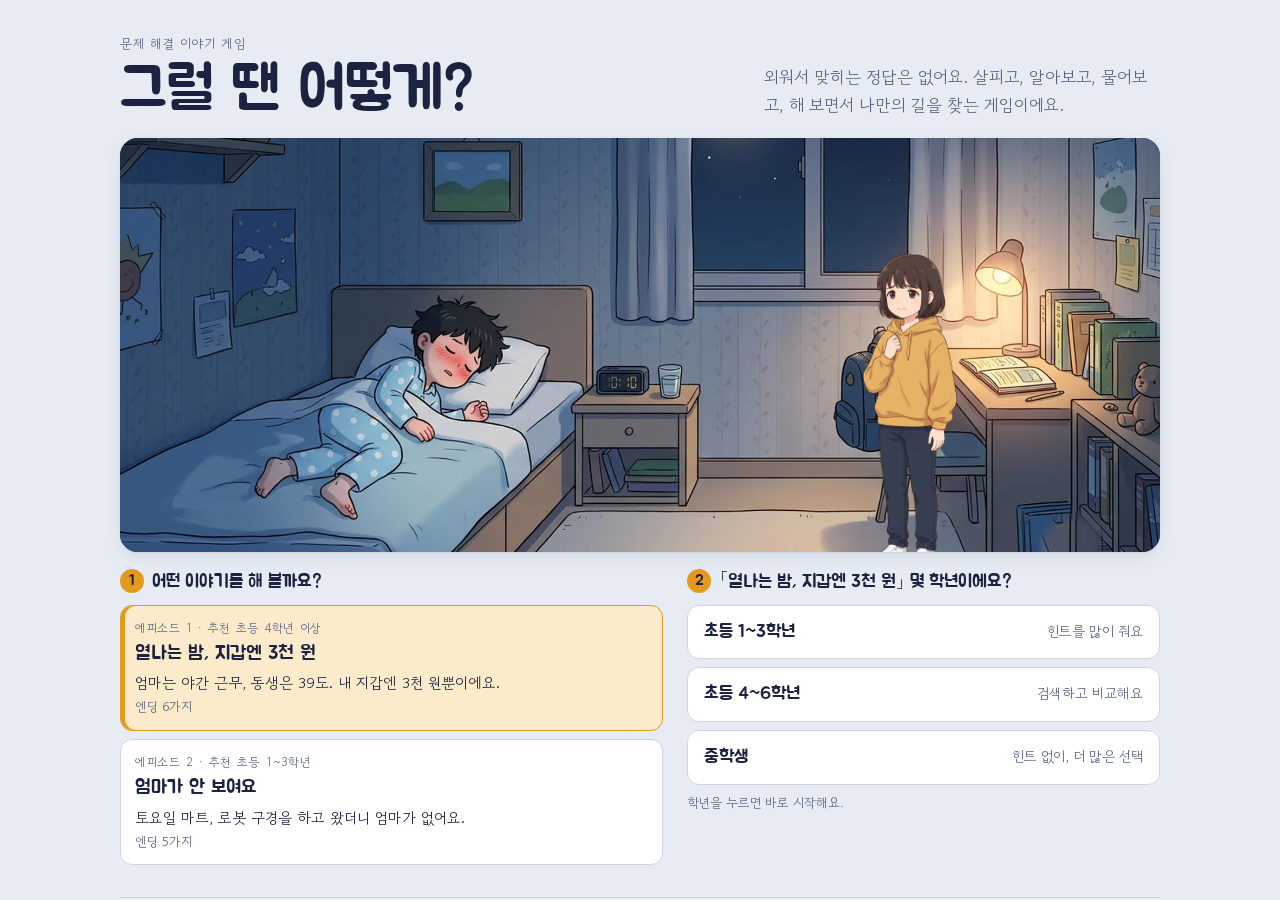
==== commit 57ad6286: "Rework the title screen layout around the new illustrations Title on top, the chosen episode's art l" ====
--- a/index.html
+++ b/index.html
@@ -50,18 +50,29 @@
 <!-- 처음 화면 -->
 <section id="title" class="overlay title" aria-labelledby="game-name">
   <div class="title-card">
+    <header class="title-head">
+      <div>
+        <p class="eyebrow">문제 해결 이야기 게임</p>
+        <h1 id="game-name">그럴 땐 어떻게?</h1>
+      </div>
+      <p class="lede">외워서 맞히는 정답은 없어요. 살피고, 알아보고, 물어보고, 해 보면서 나만의 길을 찾는 게임이에요.</p>
+    </header>
     <div id="title-art" class="title-art stage-like"></div>
     <div class="title-body">
-      <p class="eyebrow">문제 해결 이야기 게임</p>
-      <h1 id="game-name">그럴 땐 어떻게?</h1>
-      <p class="lede">외워서 맞히는 정답은 없어요. 살피고, 알아보고, 물어보고, 해 보면서 나만의 길을 찾는 게임이에요.</p>
-      <p class="pick">어떤 이야기를 해 볼까요?</p>
-      <div id="episodes" class="episodes"></div>
-      <p class="pick" id="pick-age">몇 학년이에요?</p>
-      <div class="ages">
-        <button type="button" id="age-low" data-age="low"><b>초등 1~3학년</b><span>힌트를 많이 줘요</span></button>
-        <button type="button" id="age-mid" data-age="mid"><b>초등 4~6학년</b><span>검색하고 비교해요</span></button>
-        <button type="button" id="age-teen" data-age="teen"><b>중학생</b><span>힌트 없이, 더 많은 선택</span></button>
+      <div class="title-steps">
+        <div class="step">
+          <p class="pick" data-step="1">어떤 이야기를 해 볼까요?</p>
+          <div id="episodes" class="episodes"></div>
+        </div>
+        <div class="step">
+          <p class="pick" data-step="2" id="pick-age">몇 학년이에요?</p>
+          <div class="ages">
+            <button type="button" id="age-low" data-age="low"><b>초등 1~3학년</b><span>힌트를 많이 줘요</span></button>
+            <button type="button" id="age-mid" data-age="mid"><b>초등 4~6학년</b><span>검색하고 비교해요</span></button>
+            <button type="button" id="age-teen" data-age="teen"><b>중학생</b><span>힌트 없이, 더 많은 선택</span></button>
+          </div>
+          <p class="count start-note">학년을 누르면 바로 시작해요.</p>
+        </div>
       </div>
       <details class="roadmap">
         <summary>이야기 지도: 나이별로 준비 중인 이야기</summary>
--- a/css/style.css
+++ b/css/style.css
@@ -142,12 +142,17 @@
 
 /* 처음 화면 */
 .title { background: var(--bg); }
-.title-card { max-width: 920px; margin: 0 auto; display: grid; grid-template-columns: 1.1fr 1fr; gap: 22px; align-items: start; padding-top: 4vh; }
-@media (min-width: 641px) { .title-art.stage-like { position: sticky; top: 16px; } }
-.title-art { position: relative; border-radius: 18px; overflow: hidden; aspect-ratio: 16 / 10; background: var(--stage); box-shadow: var(--shadow); }
+/* 위에서부터: 제목 → 고른 이야기의 그림(크게) → ① 이야기 ② 학년(넓은 화면에선 나란히) */
+.title-card { max-width: 1040px; margin: 0 auto; display: grid; gap: 16px; padding-top: 2vh; }
+.title-head { display: grid; grid-template-columns: auto 1fr; align-items: end; gap: 8px 28px; }
+.title h1 { font-size: clamp(36px, 6vw, 60px); line-height: 1.05; letter-spacing: -.01em; }
+.lede { font-size: 17px; color: var(--muted); max-width: 44ch; margin: 0 0 4px; justify-self: end; }
+.title-art { position: relative; width: 100%; border-radius: 18px; overflow: hidden; aspect-ratio: 16 / 9; max-height: 46vh; background: var(--stage); box-shadow: var(--shadow); }
 .title-body { min-width: 0; }
-.title h1 { font-size: clamp(40px, 7vw, 64px); line-height: 1.05; letter-spacing: -.01em; }
-.lede { font-size: 17px; color: var(--muted); max-width: 40ch; margin: 10px 0 16px; }
+.title-steps { display: grid; grid-template-columns: 1.15fr 1fr; gap: 16px 24px; align-items: start; }
+.step { min-width: 0; }
+.pick[data-step]::before { content: attr(data-step); display: inline-grid; place-items: center; width: 24px; height: 24px; margin-right: 8px; border-radius: 50%; background: var(--lamp); color: #1B2340; font-size: 15px; vertical-align: 2px; }
+.start-note { margin: 8px 0 0; }
 .episode { border-left: 4px solid var(--lamp); padding: 4px 0 4px 12px; margin-bottom: 18px; }
 .episode h2 { font-size: 22px; }
 .episode p { margin: 2px 0 0; }
@@ -219,7 +224,10 @@
 @media (max-width: 640px) {
   .gauges { grid-template-columns: 1fr 1fr; }
   .choices { grid-template-columns: 1fr; }
-  .title-card { grid-template-columns: 1fr; gap: 14px; }
+  .title-card { gap: 12px; padding-top: 0; }
+  .title-head, .title-steps { grid-template-columns: 1fr; }
+  .lede { justify-self: start; font-size: 16px; }
+  .title-art { max-height: none; }
   #line { font-size: 17px; }
   #phone { width: 52%; border-width: 4px; border-radius: 16px; }
   .sprite { bottom: -10%; }
